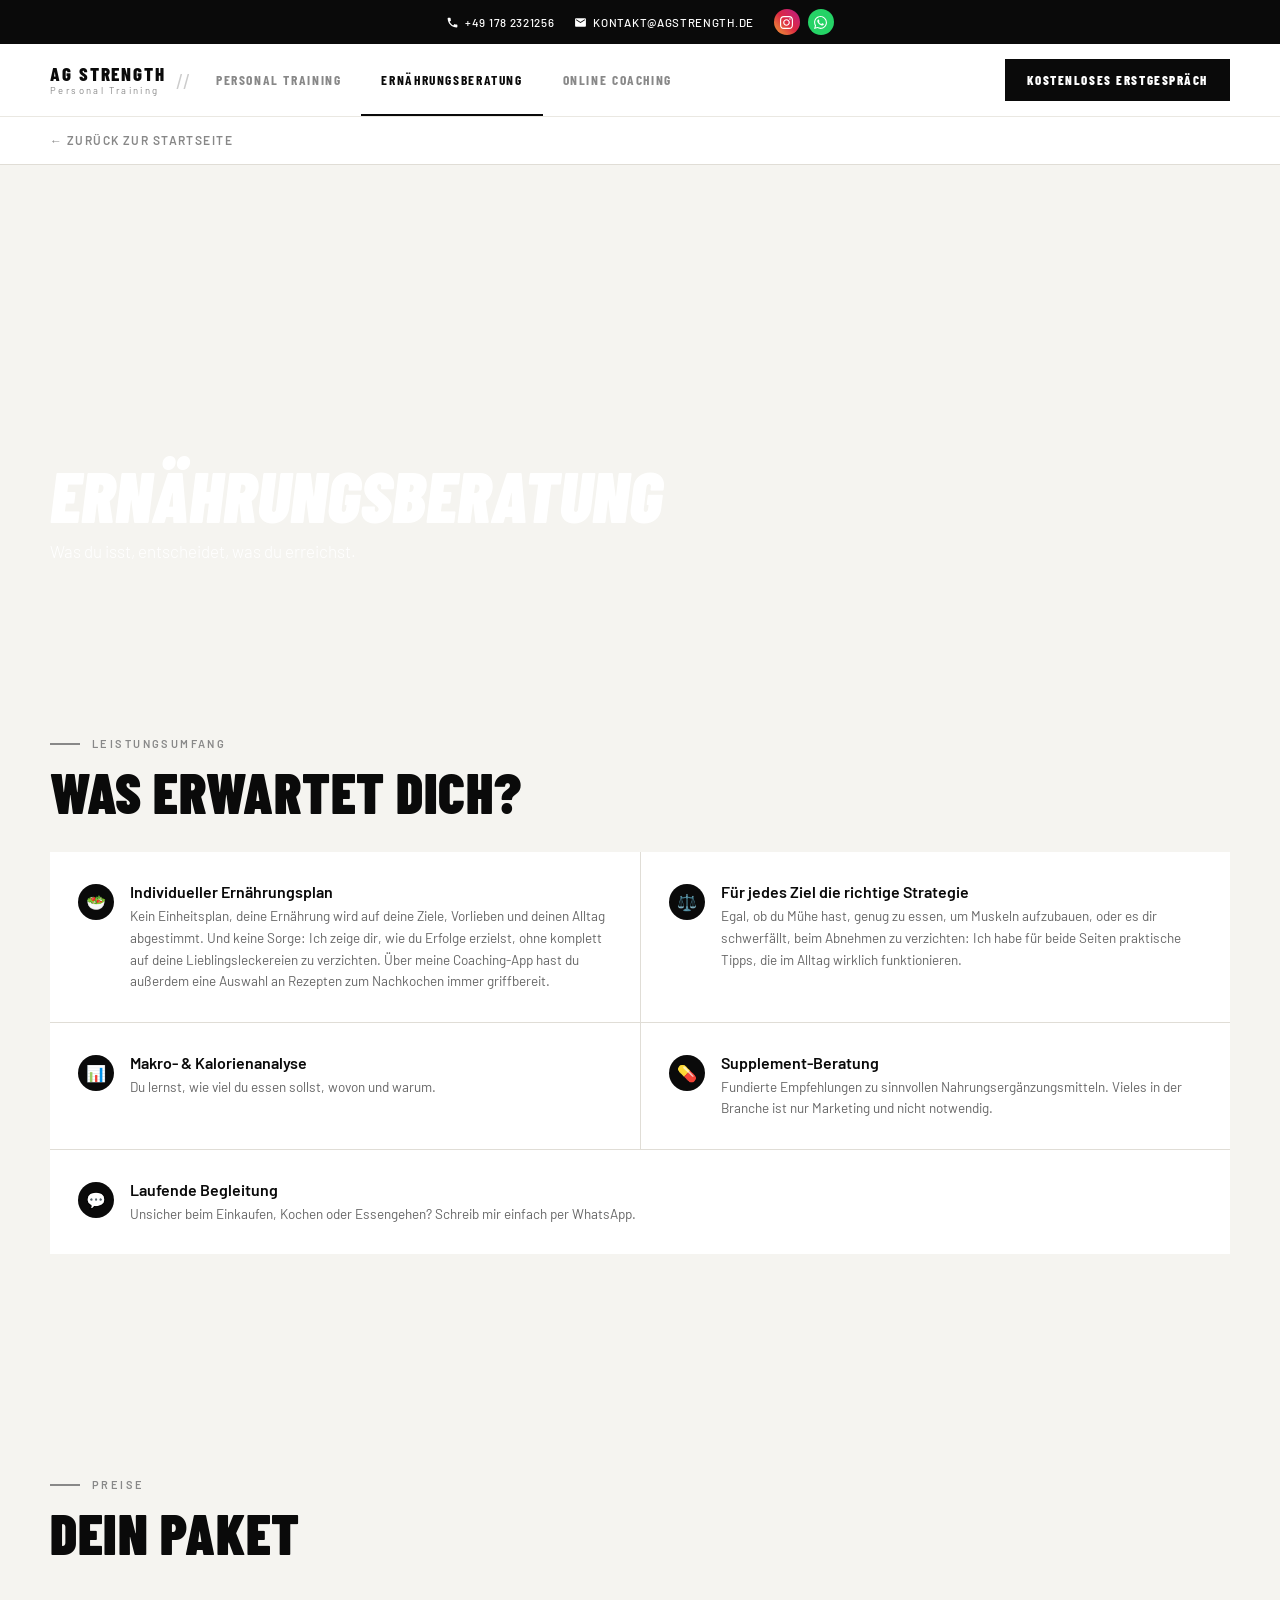
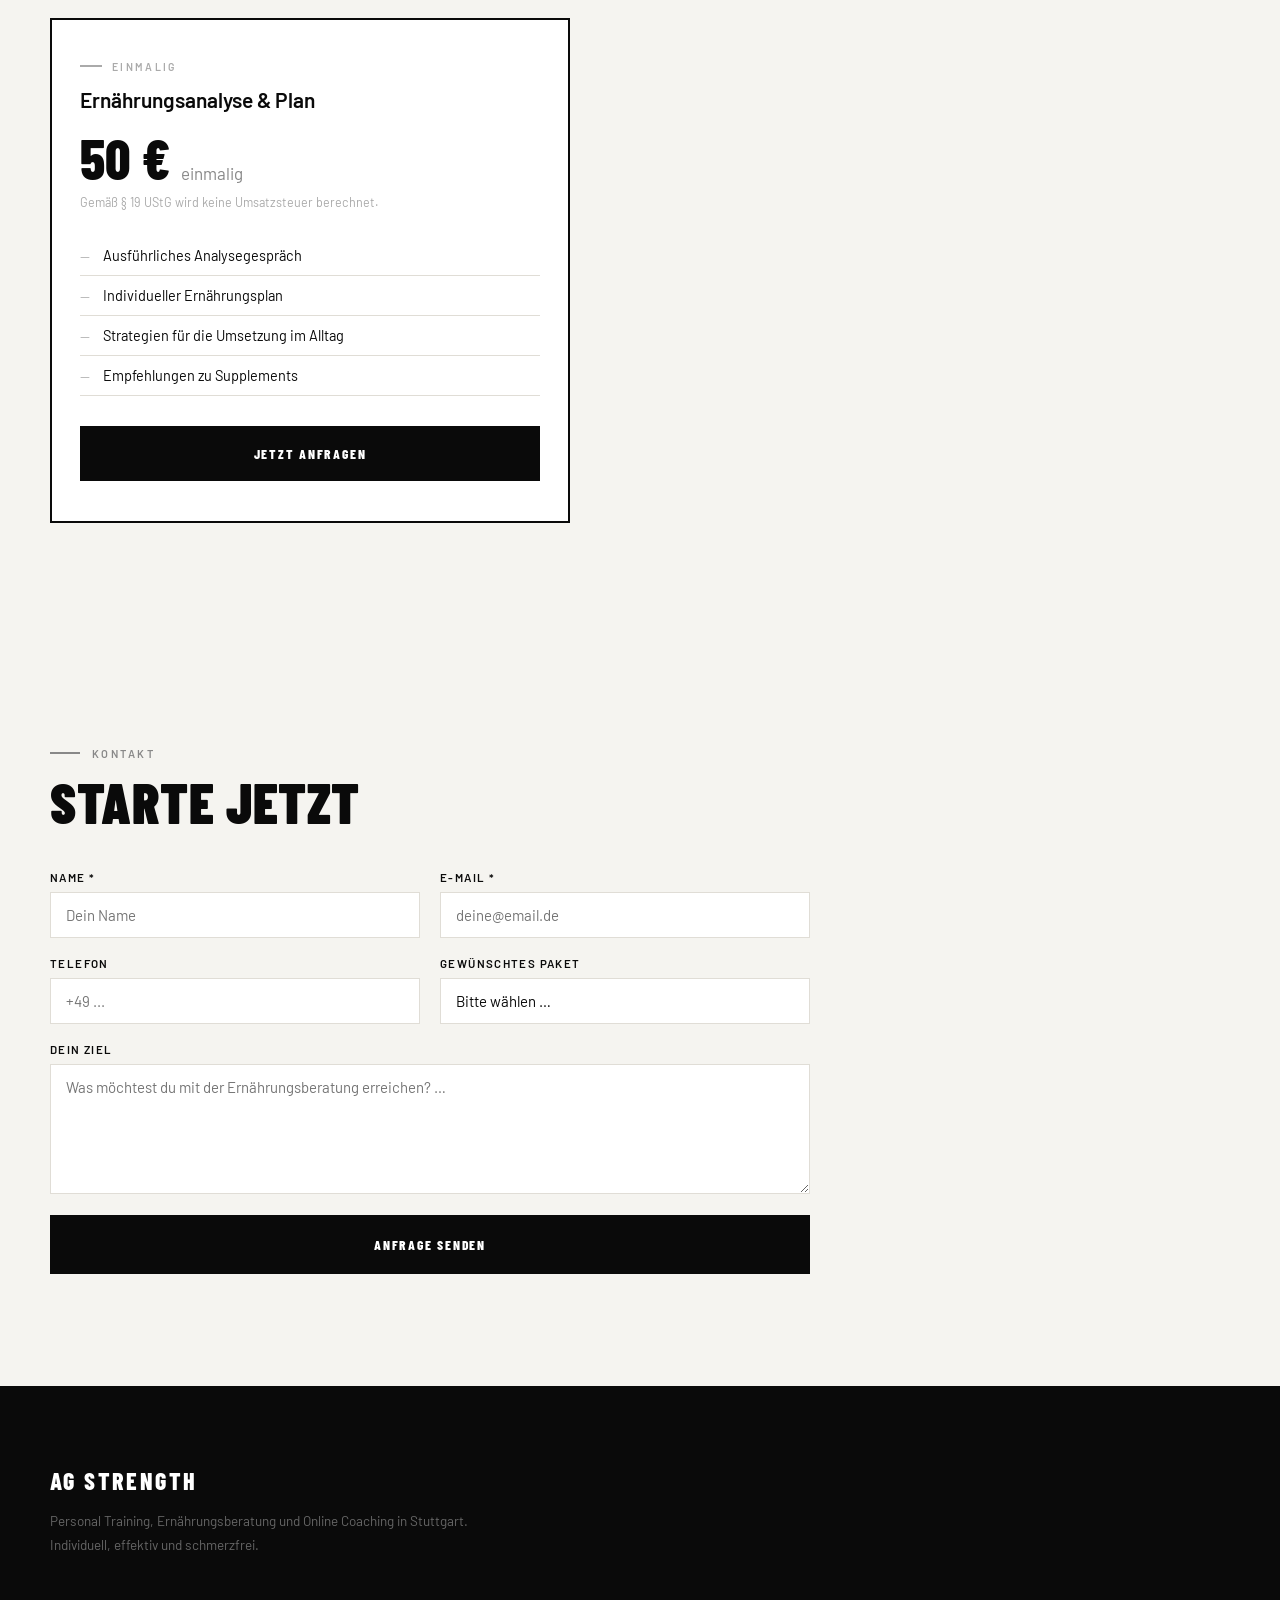
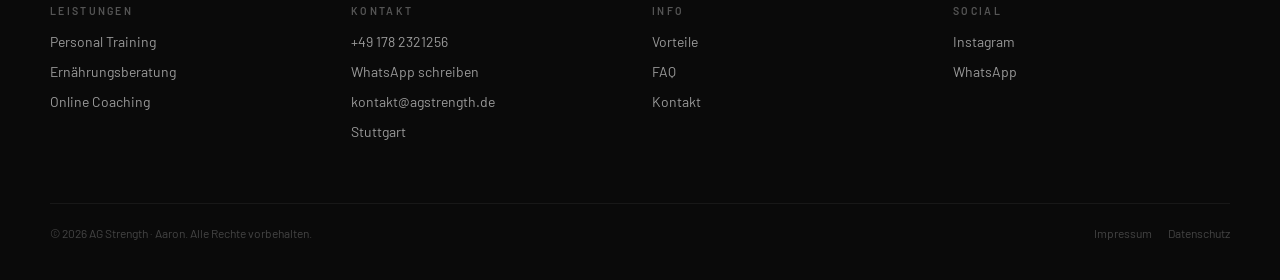
==== ernaehrungsberatung/index.html @ c7164a1b "Eigene Unterseiten, Desktop-Layout, Favicon und Link-Vorschau - Personal Training, Ernährungsberatun" ====
<!DOCTYPE html>
<html lang="de">
<head>
    <meta charset="UTF-8">
    <meta name="viewport" content="width=device-width, initial-scale=1.0">
    <title>Ernährungsberatung Stuttgart | AG Strength</title>
    <meta name="description" content="Individueller Ernährungsplan, Makro- und Kalorienanalyse und Supplement-Beratung, abgestimmt auf dein Training und deinen Alltag. Einmalig 50 €.">
    <link rel="canonical" href="https://agstrength.de/ernaehrungsberatung/">
    <meta name="theme-color" content="#0a0a0a">

    <link rel="icon" href="/favicon.ico" sizes="32x32">
    <link rel="icon" href="/icons/icon-192.png" type="image/png" sizes="192x192">
    <link rel="apple-touch-icon" href="/icons/apple-touch-icon.png">

    <meta property="og:type" content="website">
    <meta property="og:locale" content="de_DE">
    <meta property="og:site_name" content="AG Strength">
    <meta property="og:title" content="Ernährungsberatung – AG Strength">
    <meta property="og:description" content="Individueller Ernährungsplan, Makro- und Kalorienanalyse und Supplement-Beratung, abgestimmt auf dein Training und deinen Alltag. Einmalig 50 €.">
    <meta property="og:url" content="https://agstrength.de/ernaehrungsberatung/">
    <meta property="og:image" content="https://agstrength.de/og-image.png">
    <meta property="og:image:width" content="1200">
    <meta property="og:image:height" content="630">
    <meta name="twitter:card" content="summary_large_image">

    <link rel="preload" href="/fonts/barlow-condensed-latin-900-italic.woff2" as="font" type="font/woff2" crossorigin>
    <link rel="preload" href="/fonts/barlow-latin-300-normal.woff2" as="font" type="font/woff2" crossorigin>
    <link rel="stylesheet" href="/fonts/fonts.css">
    <link rel="stylesheet" href="/css/style.css">
</head>
<body>

<div class="top-bar">
    <a href="tel:+491782321256">
        <svg width="13" height="13" viewBox="0 0 24 24" fill="currentColor"><path d="M6.6 10.8c1.4 2.8 3.8 5.1 6.6 6.6l2.2-2.2c.3-.3.7-.4 1-.2 1.1.4 2.3.6 3.6.6.6 0 1 .4 1 1V20c0 .6-.4 1-1 1-9.4 0-17-7.6-17-17 0-.6.4-1 1-1h3.5c.6 0 1 .4 1 1 0 1.3.2 2.5.6 3.6.1.3 0 .7-.2 1L6.6 10.8z"/></svg>
        +49 178 2321256
    </a>
    <a href="mailto:kontakt@agstrength.de">
        <svg width="13" height="13" viewBox="0 0 24 24" fill="currentColor"><path d="M20 4H4c-1.1 0-2 .9-2 2v12c0 1.1.9 2 2 2h16c1.1 0 2-.9 2-2V6c0-1.1-.9-2-2-2zm0 4l-8 5-8-5V6l8 5 8-5v2z"/></svg>
        KONTAKT@AGSTRENGTH.DE
    </a>
    <div class="top-bar-icons">
        <a href="https://www.instagram.com/agstrength_coaching" target="_blank" rel="noopener" aria-label="Instagram" style="background: linear-gradient(45deg,#f09433,#e6683c,#dc2743,#cc2366,#bc1888);">
            <svg width="13" height="13" viewBox="0 0 24 24" fill="white"><path d="M12 2.163c3.204 0 3.584.012 4.85.07 3.252.148 4.771 1.691 4.919 4.919.058 1.265.069 1.645.069 4.849 0 3.205-.012 3.584-.069 4.849-.149 3.225-1.664 4.771-4.919 4.919-1.266.058-1.644.07-4.85.07-3.204 0-3.584-.012-4.849-.07-3.26-.149-4.771-1.699-4.919-4.92-.058-1.265-.07-1.644-.07-4.849 0-3.204.013-3.583.07-4.849.149-3.227 1.664-4.771 4.919-4.919 1.266-.057 1.645-.069 4.849-.069zm0-2.163c-3.259 0-3.667.014-4.947.072-4.358.2-6.78 2.618-6.98 6.98-.059 1.281-.073 1.689-.073 4.948 0 3.259.014 3.668.072 4.948.2 4.358 2.618 6.78 6.98 6.98 1.281.058 1.689.072 4.948.072 3.259 0 3.668-.014 4.948-.072 4.354-.2 6.782-2.618 6.979-6.98.059-1.28.073-1.689.073-4.948 0-3.259-.014-3.667-.072-4.947-.196-4.354-2.617-6.78-6.979-6.98-1.281-.059-1.69-.073-4.949-.073zm0 5.838c-3.403 0-6.162 2.759-6.162 6.162s2.759 6.163 6.162 6.163 6.162-2.759 6.162-6.163c0-3.403-2.759-6.162-6.162-6.162zm0 10.162c-2.209 0-4-1.79-4-4 0-2.209 1.791-4 4-4s4 1.791 4 4c0 2.21-1.791 4-4 4zm6.406-11.845c-.796 0-1.441.645-1.441 1.44s.645 1.44 1.441 1.44c.795 0 1.439-.645 1.439-1.44s-.644-1.44-1.439-1.44z"/></svg>
        </a>
        <a href="https://wa.me/491782321256" target="_blank" rel="noopener" aria-label="WhatsApp" style="background:#25D366;">
            <svg width="13" height="13" viewBox="0 0 24 24" fill="white"><path d="M17.472 14.382c-.297-.149-1.758-.867-2.03-.967-.273-.099-.471-.148-.67.15-.197.297-.767.966-.94 1.164-.173.199-.347.223-.644.075-.297-.15-1.255-.463-2.39-1.475-.883-.788-1.48-1.761-1.653-2.059-.173-.297-.018-.458.13-.606.134-.133.298-.347.446-.52.149-.174.198-.298.298-.497.099-.198.05-.371-.025-.52-.075-.149-.669-1.612-.916-2.207-.242-.579-.487-.5-.669-.51-.173-.008-.371-.01-.57-.01-.198 0-.52.074-.792.372-.272.297-1.04 1.016-1.04 2.479 0 1.462 1.065 2.875 1.213 3.074.149.198 2.096 3.2 5.077 4.487.709.306 1.262.489 1.694.625.712.227 1.36.195 1.871.118.571-.085 1.758-.719 2.006-1.413.248-.694.248-1.289.173-1.413-.074-.124-.272-.198-.57-.347m-5.421 7.403h-.004a9.87 9.87 0 01-5.031-1.378l-.361-.214-3.741.982.998-3.648-.235-.374a9.86 9.86 0 01-1.51-5.26c.001-5.45 4.436-9.884 9.888-9.884 2.64 0 5.122 1.03 6.988 2.898a9.825 9.825 0 012.893 6.994c-.003 5.45-4.437 9.884-9.885 9.884m8.413-18.297A11.815 11.815 0 0012.05 0C5.495 0 .16 5.335.157 11.892c0 2.096.547 4.142 1.588 5.945L.057 24l6.305-1.654a11.882 11.882 0 005.683 1.448h.005c6.554 0 11.89-5.335 11.893-11.893a11.821 11.821 0 00-3.48-8.413z"/></svg>
        </a>
    </div>
</div>

<!-- NAVIGATION -->
<nav id="mainNav">
    <div class="nav-top">
        <a class="logo-wrap" href="/">
            <div>
                <span class="logo-name">AG Strength</span>
                <span class="logo-sub">Personal Training</span>
            </div>
        </a>
        <span class="logo-slash">//</span>
        <div class="nav-tabs">
            <a class="nav-tab" href="/personal-training/">Personal Training</a>
            <a class="nav-tab active" href="/ernaehrungsberatung/" aria-current="page">Ernährungsberatung</a>
            <a class="nav-tab" href="/online-coaching/">Online Coaching</a>
        </div>
        <a href="#kontakt" class="nav-cta">Kostenloses Erstgespräch</a>
        <button class="hamburger" onclick="document.getElementById('mobileMenu').classList.add('open')" aria-label="Menü öffnen">
            <span></span><span></span><span></span>
        </button>
    </div>
</nav>

<!-- MOBILE MENU -->
<div class="mobile-menu" id="mobileMenu">
    <button class="menu-close" onclick="closeMenu()" aria-label="Schließen">✕</button>
    <a href="/">Start</a>
    <a href="/personal-training/">Personal Training</a>
    <a href="/ernaehrungsberatung/">Ernährungsberatung</a>
    <a href="/online-coaching/">Online Coaching</a>
    <a href="/#faq" onclick="closeMenu()">FAQ</a>
    <a href="#kontakt" onclick="closeMenu()" class="menu-cta">Erstgespräch vereinbaren</a>
</div>

<main>
<a class="back-link" href="/">← Zurück zur Startseite</a>

<div class="sub-hero">
    <div class="sub-hero-bg" style="background-image: url('https://images.unsplash.com/photo-1490645935967-10de6ba17061?w=1200&q=80');"></div>
    <div class="sub-hero-content">
        <h1>Ernährungs&shy;beratung</h1>
        <p>Was du isst, entscheidet, was du erreichst.</p>
    </div>
</div>

<div class="includes-section">
    <div class="section-lbl">Leistungsumfang</div>
    <div class="section-title">Was erwartet dich?</div>
    <div class="includes-grid">
        <div class="include-item">
            <div class="include-icon">🥗</div>
            <div><div class="include-title">Individueller Ernährungsplan</div><div class="include-text">Kein Einheitsplan, deine Ernährung wird auf deine Ziele, Vorlieben und deinen Alltag abgestimmt. Und keine Sorge: Ich zeige dir, wie du Erfolge erzielst, ohne komplett auf deine Lieblingsleckereien zu verzichten. Über meine Coaching-App hast du außerdem eine Auswahl an Rezepten zum Nachkochen immer griffbereit.</div></div>
        </div>
        <div class="include-item">
            <div class="include-icon">⚖️</div>
            <div><div class="include-title">Für jedes Ziel die richtige Strategie</div><div class="include-text">Egal, ob du Mühe hast, genug zu essen, um Muskeln aufzubauen, oder es dir schwerfällt, beim Abnehmen zu verzichten: Ich habe für beide Seiten praktische Tipps, die im Alltag wirklich funktionieren.</div></div>
        </div>
        <div class="include-item">
            <div class="include-icon">📊</div>
            <div><div class="include-title">Makro- &amp; Kalorienanalyse</div><div class="include-text">Du lernst, wie viel du essen sollst, wovon und warum.</div></div>
        </div>
        <div class="include-item">
            <div class="include-icon">💊</div>
            <div><div class="include-title">Supplement-Beratung</div><div class="include-text">Fundierte Empfehlungen zu sinnvollen Nahrungsergänzungsmitteln. Vieles in der Branche ist nur Marketing und nicht notwendig.</div></div>
        </div>
        <div class="include-item">
            <div class="include-icon">💬</div>
            <div><div class="include-title">Laufende Begleitung</div><div class="include-text">Unsicher beim Einkaufen, Kochen oder Essengehen? Schreib mir einfach per WhatsApp.</div></div>
        </div>
    </div>
</div>

<section class="section pricing">
    <div class="section-lbl">Preise</div>
    <div class="section-title">Dein Paket</div>
    <div class="pricing-cards">
        <div class="pricing-card featured">
            <div class="p-badge">Einmalig</div>
            <div class="p-name">Ernährungsanalyse &amp; Plan</div>
            <div class="p-price">50 € <span>einmalig</span></div>
            <div class="p-vat">Gemäß § 19 UStG wird keine Umsatzsteuer berechnet.</div>
            <ul class="p-features">
                <li>Ausführliches Analysegespräch</li>
                <li>Individueller Ernährungsplan</li>
                <li>Strategien für die Umsetzung im Alltag</li>
                <li>Empfehlungen zu Supplements</li>
            </ul>
            <a href="#kontakt" class="btn btn-black" style="display:block;">Jetzt anfragen</a>
        </div>
    </div>
</section>

<section class="contact-sec section" id="kontakt">
    <div class="section-lbl">Kontakt</div>
    <div class="section-title">Starte jetzt</div>
    <form class="contact-form" onsubmit="handleSubmit(event)" novalidate>
        <div class="form-success">Vielen Dank! Ich melde mich so schnell wie möglich bei dir. 💪</div>
        <div class="form-group"><label>Name *</label><input type="text" placeholder="Dein Name" required></div>
        <div class="form-group"><label>E-Mail *</label><input type="email" placeholder="deine@email.de" required></div>
        <div class="form-group"><label>Telefon</label><input type="tel" placeholder="+49 ..."></div>
        <div class="form-group">
            <label>Gewünschtes Paket</label>
            <select>
                <option value="">Bitte wählen …</option>
                <option>Ernährungsanalyse &amp; Plan (50 €)</option>
                <option>Ich bin noch unsicher, bitte beraten</option>
            </select>
        </div>
        <div class="form-group"><label>Dein Ziel</label><textarea placeholder="Was möchtest du mit der Ernährungsberatung erreichen? …"></textarea></div>
        <button type="submit" class="form-submit">Anfrage senden</button>
    </form>
</section>
</main>

<footer>
    <div class="footer-logo">AG Strength</div>
    <p class="footer-desc">Personal Training, Ernährungsberatung und Online Coaching in Stuttgart.<br>Individuell, effektiv und schmerzfrei.</p>
    <div class="footer-grid">
        <div class="footer-col">
            <div class="footer-col-title">Leistungen</div>
            <a href="/personal-training/">Personal Training</a>
            <a href="/ernaehrungsberatung/">Ernährungsberatung</a>
            <a href="/online-coaching/">Online Coaching</a>
        </div>
        <div class="footer-col">
            <div class="footer-col-title">Kontakt</div>
            <a href="tel:+491782321256">+49 178 2321256</a>
            <a href="https://wa.me/491782321256" target="_blank" rel="noopener">WhatsApp schreiben</a>
            <a href="mailto:kontakt@agstrength.de">kontakt@agstrength.de</a>
            <p>Stuttgart</p>
        </div>
        <div class="footer-col">
            <div class="footer-col-title">Info</div>
            <a href="/#vorteile">Vorteile</a>
            <a href="/#faq">FAQ</a>
            <a href="/#kontakt">Kontakt</a>
        </div>
        <div class="footer-col">
            <div class="footer-col-title">Social</div>
            <a href="https://www.instagram.com/agstrength_coaching" target="_blank" rel="noopener">Instagram</a>
            <a href="https://wa.me/491782321256" target="_blank" rel="noopener">WhatsApp</a>
        </div>
    </div>
    <div class="footer-bottom">
        <p>© 2026 AG Strength · Aaron. Alle Rechte vorbehalten.</p>
        <div class="footer-bottom-links"><a href="/impressum.html">Impressum</a><a href="#">Datenschutz</a></div>
    </div>
</footer>

<!-- STICKY BOTTOM BAR -->
<div class="sticky-bar">
    <a href="tel:+491782321256" class="sticky-call">
        <svg width="15" height="15" viewBox="0 0 24 24" fill="currentColor"><path d="M6.6 10.8c1.4 2.8 3.8 5.1 6.6 6.6l2.2-2.2c.3-.3.7-.4 1-.2 1.1.4 2.3.6 3.6.6.6 0 1 .4 1 1V20c0 .6-.4 1-1 1-9.4 0-17-7.6-17-17 0-.6.4-1 1-1h3.5c.6 0 1 .4 1 1 0 1.3.2 2.5.6 3.6.1.3 0 .7-.2 1L6.6 10.8z"/></svg>
        Anrufen
    </a>
    <a href="#kontakt" class="sticky-contact">Erstgespräch</a>
</div>

<script src="/js/main.js"></script>
</body>
</html>
---- fonts/fonts.css ----
@font-face {
    font-family: 'Barlow Condensed';
    font-style: normal;
    font-weight: 400;
    font-display: swap;
    src: url('barlow-condensed-latin-400-normal.woff2') format('woff2');
}
@font-face {
    font-family: 'Barlow Condensed';
    font-style: normal;
    font-weight: 600;
    font-display: swap;
    src: url('barlow-condensed-latin-600-normal.woff2') format('woff2');
}
@font-face {
    font-family: 'Barlow Condensed';
    font-style: normal;
    font-weight: 700;
    font-display: swap;
    src: url('barlow-condensed-latin-700-normal.woff2') format('woff2');
}
@font-face {
    font-family: 'Barlow Condensed';
    font-style: normal;
    font-weight: 800;
    font-display: swap;
    src: url('barlow-condensed-latin-800-normal.woff2') format('woff2');
}
@font-face {
    font-family: 'Barlow Condensed';
    font-style: normal;
    font-weight: 900;
    font-display: swap;
    src: url('barlow-condensed-latin-900-normal.woff2') format('woff2');
}
@font-face {
    font-family: 'Barlow Condensed';
    font-style: italic;
    font-weight: 700;
    font-display: swap;
    src: url('barlow-condensed-latin-700-italic.woff2') format('woff2');
}
@font-face {
    font-family: 'Barlow Condensed';
    font-style: italic;
    font-weight: 800;
    font-display: swap;
    src: url('barlow-condensed-latin-800-italic.woff2') format('woff2');
}
@font-face {
    font-family: 'Barlow Condensed';
    font-style: italic;
    font-weight: 900;
    font-display: swap;
    src: url('barlow-condensed-latin-900-italic.woff2') format('woff2');
}
@font-face {
    font-family: 'Barlow';
    font-style: normal;
    font-weight: 300;
    font-display: swap;
    src: url('barlow-latin-300-normal.woff2') format('woff2');
}
@font-face {
    font-family: 'Barlow';
    font-style: normal;
    font-weight: 400;
    font-display: swap;
    src: url('barlow-latin-400-normal.woff2') format('woff2');
}
@font-face {
    font-family: 'Barlow';
    font-style: normal;
    font-weight: 500;
    font-display: swap;
    src: url('barlow-latin-500-normal.woff2') format('woff2');
}
@font-face {
    font-family: 'Barlow';
    font-style: normal;
    font-weight: 600;
    font-display: swap;
    src: url('barlow-latin-600-normal.woff2') format('woff2');
}
---- css/style.css ----
*, *::before, *::after { margin: 0; padding: 0; box-sizing: border-box; }
:root {
    --black: #0a0a0a;
    --white: #ffffff;
    --off-white: #f5f4f0;
    --gray: #888;
    --light-gray: #e0ddd6;
}
html { scroll-behavior: smooth; }
body {
    font-family: 'Barlow', sans-serif;
    background: var(--off-white);
    color: var(--black);
    font-size: 16px;
    padding-bottom: 60px;
}
a { text-decoration: none; }
img { max-width: 100%; display: block; }

/* ── TOP BAR ── */
.top-bar {
    background: var(--black); color: var(--white);
    padding: 9px 20px;
    display: flex; justify-content: center; align-items: center;
    gap: 20px; font-size: 11.5px; letter-spacing: 0.06em; font-weight: 500;
    flex-wrap: wrap;
}
.top-bar a { color: var(--white); display: flex; align-items: center; gap: 6px; }
.top-bar-icons { display: flex; gap: 8px; }
.top-bar-icons a {
    width: 26px; height: 26px; border-radius: 50%;
    display: flex; align-items: center; justify-content: center;
}

/* ── NAVIGATION ── */
nav {
    background: var(--white);
    position: sticky; top: 0; z-index: 900;
    border-bottom: 1px solid #eae8e2;
}
.nav-top {
    padding: 0 24px;
    display: flex; align-items: stretch;
    height: 62px;
}
.logo-wrap {
    display: flex; align-items: center; gap: 10px;
    cursor: pointer; flex-shrink: 0; padding-right: 4px;
    user-select: none;
}
.logo-wrap:hover .logo-name { opacity: 0.7; transition: opacity .15s; }
.logo-name {
    font-family: 'Barlow Condensed', sans-serif;
    font-size: 19px; font-weight: 800; letter-spacing: 0.1em;
    text-transform: uppercase; color: var(--black); line-height: 1.1;
}
.logo-sub {
    font-size: 9.5px; letter-spacing: 0.25em;
    font-weight: 400; display: block; color: #888;
}
.logo-slash {
    font-family: 'Barlow Condensed', sans-serif;
    font-size: 22px; font-weight: 300; color: #ccc;
    margin: 0 6px; display: flex; align-items: center;
}

.nav-tabs {
    display: flex; flex: 1;
    overflow-x: auto; -webkit-overflow-scrolling: touch;
    scrollbar-width: none; align-items: stretch;
}
.nav-tabs::-webkit-scrollbar { display: none; }
.nav-tab {
    padding: 0 18px;
    font-family: 'Barlow Condensed', sans-serif;
    font-size: 13px; font-weight: 700;
    letter-spacing: 0.12em; text-transform: uppercase;
    color: #888; background: none; border: none; cursor: pointer;
    border-bottom: 2px solid transparent;
    transition: color .15s, border-color .15s;
    white-space: nowrap; display: flex; align-items: center;
}
.nav-tab:hover { color: var(--black); }
.nav-tab.active { color: var(--black); border-bottom: 2px solid var(--black); }

.hamburger {
    background: none; border: none; cursor: pointer;
    display: none; flex-direction: column; gap: 5px; padding: 4px;
    align-items: center; justify-content: center;
    margin-left: auto; flex-shrink: 0;
}
.hamburger span { display: block; width: 26px; height: 2px; background: var(--black); }

@media (max-width: 700px) {
    .nav-tabs { display: none; }
    .hamburger { display: flex; }
    .logo-slash { display: none; }
}

/* ── MOBILE MENU ── */
.mobile-menu {
    display: none; position: fixed; inset: 0;
    background: var(--black); color: var(--white);
    z-index: 1000; padding: 72px 40px 40px;
    flex-direction: column; gap: 0;
}
.mobile-menu.open { display: flex; }
.mobile-menu a, .mobile-menu button.menu-nav-btn {
    color: var(--white);
    font-family: 'Barlow Condensed', sans-serif;
    font-size: clamp(26px, 8.4vw, 38px); font-weight: 800; text-transform: uppercase;
    letter-spacing: 0.03em;
    padding: 14px 0; border-bottom: 1px solid #1f1f1f;
    display: block; width: 100%; text-align: left;
    background: none; border-left: none; border-right: none; border-top: none;
    cursor: pointer;
}
.mobile-menu a:last-child, .mobile-menu button.menu-nav-btn:last-of-type { border-bottom: none; }
.menu-close {
    position: absolute; top: 18px; right: 24px;
    background: none; border: none;
    color: var(--white); font-size: 30px; cursor: pointer; line-height: 1;
}
.menu-cta {
    margin-top: 28px !important;
    background: var(--white) !important; color: var(--black) !important;
    text-align: center !important; padding: 18px !important;
    font-size: 14px !important; letter-spacing: 0.12em;
    border: none !important;
}


/* ── HERO ── */
.hero {
    position: relative; min-height: calc(100vh - 120px);
    display: flex; align-items: flex-end;
    padding: 56px 24px; overflow: hidden;
}
.hero-bg {
    position: absolute; inset: 0;
    background-size: cover; background-position: center;
    filter: brightness(1);
}
.hero-overlay {
    position: absolute; inset: 0;
    background: linear-gradient(to right, rgba(0,0,0,.74) 55%, rgba(0,0,0,.18) 100%),
                linear-gradient(to top, rgba(0,0,0,.5) 0%, rgba(0,0,0,0) 50%);
}
.hero-content {
    position: relative; z-index: 2;
    color: var(--white); max-width: 560px;
}
.hero h1 {
    font-family: 'Barlow Condensed', sans-serif;
    font-size: clamp(36px, 9vw, 54px);
    font-weight: 900; font-style: italic; text-transform: uppercase;
    line-height: 1.0; margin-bottom: 22px; letter-spacing: 0.01em;
}
.hero p { font-size: 16px; line-height: 1.65; margin-bottom: 36px; font-weight: 300; }
.hero-btns { display: flex; flex-direction: column; gap: 12px; }

/* ── BUTTONS ── */
.btn {
    display: inline-block; text-align: center;
    font-family: 'Barlow Condensed', sans-serif;
    font-size: 13.5px; font-weight: 800; letter-spacing: 0.13em; text-transform: uppercase;
    padding: 17px 30px; transition: .2s; cursor: pointer; border: 2px solid;
}
.btn-white { background: var(--white); color: var(--black); border-color: var(--white); }
.btn-white:hover { background: transparent; color: var(--white); }
.btn-outline-white { background: transparent; color: var(--white); border-color: var(--white); }
.btn-outline-white:hover { background: var(--white); color: var(--black); }
.btn-black { background: var(--black); color: var(--white); border-color: var(--black); }
.btn-black:hover { background: transparent; color: var(--black); }
.btn-outline-white-lg {
    display: inline-block; text-align: center;
    font-family: 'Barlow Condensed', sans-serif;
    font-size: 13.5px; font-weight: 800; letter-spacing: 0.13em; text-transform: uppercase;
    padding: 20px 52px; background: transparent; color: var(--white);
    border: 2px solid var(--white); transition: .2s;
}
.btn-outline-white-lg:hover { background: var(--white); color: var(--black); }

/* ── STATS ── */
.stats { background: var(--black); color: var(--white); padding: 60px 24px 0; }
.stats-grid {
    display: grid; grid-template-columns: 1fr 1fr;
    gap: 36px 20px; max-width: 640px; margin: 0 auto;
}
.stat-item { text-align: center; }
.stat-num { font-family: 'Barlow Condensed', sans-serif; font-size: 62px; font-weight: 800; line-height: 1; }
.stat-lbl { font-size: 10.5px; letter-spacing: 0.22em; text-transform: uppercase; color: #777; font-weight: 500; margin-top: 6px; line-height: 1.5; }
.location-strip {
    margin-top: 52px; border-top: 1px solid #1e1e1e; padding: 20px 0;
    text-align: center; font-size: 10.5px; letter-spacing: 0.22em;
    text-transform: uppercase; color: #555;
}

/* ── SECTION SHARED ── */
.section { padding: 80px 24px; }
.section-lbl {
    display: flex; align-items: center; gap: 12px;
    font-size: 11px; letter-spacing: 0.22em; text-transform: uppercase;
    color: var(--gray); margin-bottom: 14px; font-weight: 600;
}
.section-lbl::before { content: ''; display: block; width: 30px; height: 2px; background: currentColor; }
.section-title {
    font-family: 'Barlow Condensed', sans-serif;
    font-size: clamp(34px, 8vw, 46px);
    font-weight: 900; text-transform: uppercase; line-height: 1.0; letter-spacing: 0.01em;
}

/* ── ADVANTAGES ── */
.advantages { background: var(--off-white); }
.adv-grid { display: grid; grid-template-columns: repeat(2, minmax(0, 1fr)); gap: 1px; background: var(--light-gray); margin-top: 40px; }
.adv-card { background: var(--white); padding: 28px 22px; }
.adv-num { font-size: 12px; color: #aaa; margin-bottom: 10px; font-weight: 500; }
.adv-title { hyphens: auto; overflow-wrap: break-word; font-size: 17px; font-weight: 700; margin-bottom: 8px; line-height: 1.2; }
.adv-text { font-size: 13.5px; color: #666; line-height: 1.6; }

/* ── SERVICE IMAGE CARDS ── */
.services-header { padding: 80px 24px 32px; background: var(--off-white); }
.service-card {
    position: relative; height: 400px;
    display: flex; align-items: flex-end;
    padding: 32px 26px; margin: 0 16px 14px; overflow: hidden;
    cursor: pointer;
}
.service-card-bg {
    position: absolute; inset: 0;
    background-size: cover; background-position: center; filter: brightness(.5);
    transition: filter .35s, transform .35s;
}
.service-card:hover .service-card-bg { filter: brightness(.4); transform: scale(1.04); }
.service-card-content { position: relative; z-index: 2; color: var(--white); }
.service-card-title {
    font-family: 'Barlow Condensed', sans-serif;
    font-size: 28px; font-weight: 900; font-style: italic;
    text-transform: uppercase; margin-bottom: 8px; letter-spacing: .01em;
}
.service-card-text { font-size: 14.5px; font-weight: 300; margin-bottom: 18px; line-height: 1.5; }
.service-link {
    color: var(--white); font-size: 11.5px; font-weight: 700;
    letter-spacing: 0.16em; text-transform: uppercase;
    border-bottom: 2px solid var(--white); padding-bottom: 2px;
}
.services-spacer { height: 40px; background: var(--off-white); }

/* ── ABOUT ── */
.about-image { width: 100%; height: 420px; object-fit: cover; object-position: top; }
.about-content { padding: 52px 24px; background: var(--off-white); }
.about-content p { font-size: 15.5px; line-height: 1.8; color: #555; margin-bottom: 22px; }

/* ── PRICING ── */
.pricing { background: var(--off-white); }
.pricing-cards { display: flex; flex-direction: column; gap: 18px; margin-top: 40px; }
.pricing-card { background: var(--white); border: 1px solid var(--light-gray); padding: 38px 30px; }
.pricing-card.featured { border: 2px solid var(--black); position: relative; }
.featured-tag {
    position: absolute; top: -12px; left: 24px;
    background: var(--black); color: var(--white);
    font-size: 10px; font-weight: 800; letter-spacing: .12em; text-transform: uppercase;
    padding: 4px 12px;
}
.p-badge {
    display: flex; align-items: center; gap: 10px;
    font-size: 10.5px; letter-spacing: 0.22em; text-transform: uppercase;
    color: #aaa; margin-bottom: 14px; font-weight: 600;
}
.p-badge::before { content: ''; display: block; width: 22px; height: 2px; background: #aaa; }
.p-name { font-size: 21px; font-weight: 700; margin-bottom: 18px; }
.p-price { font-family: 'Barlow Condensed', sans-serif; font-size: 66px; font-weight: 800; line-height: 1; }
.p-price span { font-family: 'Barlow', sans-serif; font-size: 17px; font-weight: 400; color: #888; }
.p-price .p-old {
    font-family: 'Barlow Condensed', sans-serif;
    font-size: 30px; font-weight: 600; color: #bbb;
    text-decoration: line-through; margin-right: 8px;
}
.p-save {
    display: inline-block; margin-top: 12px;
    background: var(--black); color: var(--white);
    font-size: 11px; font-weight: 800; letter-spacing: .14em; text-transform: uppercase;
    padding: 6px 12px;
}
.p-vat { font-size: 12.5px; color: #aaa; margin: 8px 0 26px; }
.p-features { list-style: none; margin-bottom: 30px; }
.p-features li {
    padding: 10px 0; border-bottom: 1px solid var(--light-gray);
    font-size: 14.5px; display: flex; align-items: flex-start; gap: 13px;
}
.p-features li::before { content: '—'; color: #bbb; flex-shrink: 0; margin-top: 1px; }
.pricing-note { text-align: center; color: #aaa; margin-top: 24px; font-size: 13px; line-height: 1.6; }

/* ── SUBPAGE HERO ── */
.sub-hero {
    position: relative; height: 320px;
    display: flex; align-items: flex-end; padding: 40px 24px; overflow: hidden;
}
.sub-hero-bg { position: absolute; inset: 0; background-size: cover; background-position: center; filter: brightness(.45); }
.sub-hero-content { position: relative; z-index: 2; color: var(--white); }
.sub-hero h1 {
    font-family: 'Barlow Condensed', sans-serif;
    font-size: clamp(34px, 9vw, 52px);
    font-weight: 900; font-style: italic; text-transform: uppercase;
    line-height: 1.0; margin-bottom: 10px;
}
.sub-hero p { font-size: 15px; font-weight: 300; max-width: 480px; }

/* ── INCLUDES BOX ── */
.includes-section { background: var(--off-white); padding: 60px 24px; }
.includes-grid { display: grid; grid-template-columns: 1fr; gap: 1px; background: var(--light-gray); margin-top: 32px; }
.include-item {
    background: var(--white); padding: 22px 24px;
    display: flex; align-items: flex-start; gap: 16px;
}
.include-icon {
    width: 36px; height: 36px; background: var(--black); border-radius: 50%;
    display: flex; align-items: center; justify-content: center;
    color: var(--white); font-size: 16px; flex-shrink: 0; margin-top: 2px;
}
.include-title { font-size: 16px; font-weight: 700; margin-bottom: 4px; }
.include-text { font-size: 13.5px; color: #666; line-height: 1.6; }

/* ── FAQ ── */
.faq { background: var(--off-white); }
.faq-list { margin-top: 36px; }
.faq-item { border-bottom: 1px solid var(--light-gray); }
.faq-q {
    width: 100%; background: none; border: none;
    padding: 20px 0; display: flex; justify-content: space-between; align-items: center;
    cursor: pointer; text-align: left;
    font-family: 'Barlow', sans-serif; font-size: 16px; font-weight: 600; color: var(--black);
}
.faq-icon { font-size: 22px; font-weight: 300; color: #aaa; margin-left: 16px; flex-shrink: 0; }
.faq-a { display: none; padding: 0 0 20px; font-size: 14.5px; color: #666; line-height: 1.75; }
.faq-a.open { display: block; }

/* ── CTA SECTION ── */
.cta-sec { background: var(--black); color: var(--white); padding: 96px 24px; text-align: center; }
.cta-sec .section-lbl { justify-content: center; color: #444; }
.cta-sec .section-lbl::before { background: #444; }
.cta-sec .section-title { color: var(--white); margin: 0 auto 14px; max-width: 500px; }
.cta-sec p { color: #777; margin-bottom: 40px; font-size: 16px; }

/* ── CONTACT ── */
.contact-sec { background: var(--off-white); padding: 80px 24px; }
.contact-form { margin-top: 40px; }
.form-group { margin-bottom: 18px; }
.form-group label { display: block; font-size: 11.5px; font-weight: 700; letter-spacing: 0.12em; text-transform: uppercase; margin-bottom: 8px; color: var(--black); }
.form-group input, .form-group textarea, .form-group select {
    width: 100%; padding: 13px 15px; border: 1px solid var(--light-gray);
    background: var(--white); font-family: 'Barlow', sans-serif; font-size: 15px; color: var(--black);
    outline: none; appearance: none;
}
.form-group input:focus, .form-group textarea:focus, .form-group select:focus { border-color: var(--black); }
.form-group textarea { height: 130px; resize: vertical; }
.form-submit {
    width: 100%; padding: 19px; background: var(--black); color: var(--white);
    border: 2px solid var(--black); cursor: pointer;
    font-family: 'Barlow Condensed', sans-serif; font-size: 13.5px; font-weight: 800;
    letter-spacing: 0.13em; text-transform: uppercase; transition: .2s;
}
.form-submit:hover { background: transparent; color: var(--black); }
.form-success { display: none; background: #eaffea; border: 1px solid #a3e6a3; padding: 16px 20px; margin-bottom: 20px; font-size: 14.5px; color: #2a6e2a; }

/* ── FOOTER ── */
footer { background: var(--black); color: var(--white); padding: 64px 24px 36px; }
.footer-logo { font-family: 'Barlow Condensed', sans-serif; font-size: 24px; font-weight: 800; text-transform: uppercase; letter-spacing: 0.1em; margin-bottom: 14px; }
.footer-desc { font-size: 13.5px; color: #666; line-height: 1.75; margin-bottom: 48px; }
.footer-grid { display: grid; grid-template-columns: 1fr 1fr; gap: 36px 24px; margin-bottom: 52px; }
.footer-col-title { font-size: 10.5px; letter-spacing: 0.22em; text-transform: uppercase; color: #555; font-weight: 600; margin-bottom: 14px; }
.footer-col a, .footer-col p { display: block; color: #999; font-size: 14px; margin-bottom: 9px; line-height: 1.5; cursor: pointer; }
.footer-col a:hover { color: var(--white); }
.footer-bottom { border-top: 1px solid #181818; padding-top: 22px; display: flex; justify-content: space-between; align-items: center; flex-wrap: wrap; gap: 12px; }
.footer-bottom p, .footer-bottom a { font-size: 12px; color: #444; }
.footer-bottom a:hover { color: #777; }
.footer-bottom-links { display: flex; gap: 16px; }

/* ── STICKY BAR ── */
.sticky-bar {
    position: fixed; bottom: 0; left: 0; right: 0;
    display: grid; grid-template-columns: 1fr 1fr; z-index: 800;
    box-shadow: 0 -2px 12px rgba(0,0,0,.15);
}
.sticky-bar a {
    display: flex; align-items: center; justify-content: center; gap: 8px; padding: 17px;
    font-family: 'Barlow Condensed', sans-serif; font-size: 13.5px; font-weight: 800;
    letter-spacing: 0.12em; text-transform: uppercase;
}
.sticky-call { background: var(--black); color: var(--white); }
.sticky-contact { background: var(--white); color: var(--black); border-left: 2px solid #ddd; }

/* ── BACK LINK ── */
.back-link {
    display: inline-flex; align-items: center; gap: 8px;
    font-size: 12px; font-weight: 700; letter-spacing: 0.12em;
    text-transform: uppercase; color: #888; cursor: pointer;
    padding: 16px 24px; border-bottom: 1px solid var(--light-gray);
    background: var(--white); width: 100%;
}
.back-link:hover { color: var(--black); }

/* ── LINKS & NAV (multi-page) ── */
[id] { scroll-margin-top: 76px; }
.logo-wrap { color: inherit; }
.nav-tab { text-decoration: none; }
a.service-card { display: flex; color: inherit; }
a.back-link { color: #888; }
.nav-cta {
    display: none; align-self: center; margin-left: auto; flex-shrink: 0;
    font-family: 'Barlow Condensed', sans-serif; font-size: 13px; font-weight: 800;
    letter-spacing: 0.12em; text-transform: uppercase;
    background: var(--black); color: var(--white); border: 2px solid var(--black);
    padding: 11px 20px; transition: .2s;
}
.nav-cta:hover { background: transparent; color: var(--black); }

/* ══════════════════════════════════════════════
   DESKTOP
══════════════════════════════════════════════ */
@media (min-width: 900px) {
    :root { --gutter: max(40px, calc((100vw - 1180px) / 2)); }
    body { padding-bottom: 0; }
    .sticky-bar { display: none; }

    /* Nav */
    .nav-top { padding: 0 var(--gutter); height: 72px; }
    .nav-tabs { flex: 0 1 auto; }
    .nav-tab { padding: 0 20px; font-size: 13.5px; }
    .nav-cta { display: inline-block; }

    /* Hero */
    .hero { min-height: calc(100vh - 108px); max-height: 900px; align-items: center; padding: 96px var(--gutter); }
    .hero-content { max-width: 700px; }
    .hero h1 { font-size: clamp(58px, 5.6vw, 80px); margin-bottom: 28px; }
    .hero p { font-size: 18px; max-width: 560px; margin-bottom: 40px; }
    .hero-btns { flex-direction: row; }
    .hero-btns .btn { padding: 18px 34px; }

    /* Stats */
    .stats { padding: 72px var(--gutter) 0; }
    .stats-grid { grid-template-columns: repeat(4, 1fr); max-width: none; gap: 20px; }
    .stat-num { font-size: 72px; }
    .location-strip { margin-top: 64px; }

    /* Sections */
    .section { padding: 112px var(--gutter); }
    .section-title { font-size: clamp(46px, 4.4vw, 60px); }

    /* Advantages */
    .adv-grid { grid-template-columns: repeat(4, 1fr); margin-top: 52px; }
    .adv-card { padding: 34px 28px; }

    /* Services */
    .services-header { padding: 112px var(--gutter) 44px; }
    .service-grid { display: grid; grid-template-columns: repeat(3, 1fr); gap: 16px; padding: 0 var(--gutter); background: var(--off-white); }
    .service-grid .service-card { margin: 0; height: 520px; padding: 36px 30px; }
    .services-spacer { height: 112px; }

    /* About */
    #ueber-mich { display: grid; grid-template-columns: 1fr 1fr; background: var(--off-white); }
    .about-image { height: 100%; min-height: 620px; }
    .about-content { padding: 96px var(--gutter) 96px 72px; align-self: center; }
    .about-content p { font-size: 16.5px; }

    /* FAQ */
    .faq-list { max-width: 860px; margin-top: 44px; }
    .faq-q { font-size: 17px; padding: 24px 0; }

    /* CTA */
    .cta-sec { padding: 128px var(--gutter); }

    /* Contact */
    .contact-sec { padding: 112px var(--gutter); }
    .contact-form { max-width: 760px; display: grid; grid-template-columns: 1fr 1fr; column-gap: 20px; }
    .contact-form .form-success,
    .contact-form .form-group:last-of-type,
    .contact-form .form-submit { grid-column: 1 / -1; }

    /* Subpages */
    a.back-link { padding: 16px var(--gutter); }
    .sub-hero { height: 460px; padding: 64px var(--gutter); }
    .sub-hero h1 { font-size: clamp(58px, 5.6vw, 80px); }
    .sub-hero p { font-size: 17px; }
    .includes-section { padding: 112px var(--gutter); }
    .includes-grid { grid-template-columns: 1fr 1fr; }
    .include-item { padding: 30px 28px; }
    .include-item:last-child:nth-child(odd) { grid-column: 1 / -1; }

    /* Pricing */
    .pricing-cards { display: grid; grid-template-columns: repeat(auto-fit, minmax(250px, 1fr)); gap: 18px; align-items: stretch; margin-top: 56px; }
    .pricing-cards:has(> .pricing-card:only-child) { max-width: 520px; }
    .pricing-card { display: flex; flex-direction: column; padding: 40px 28px; }
    .pricing-card .p-features { flex: 1; }
    .p-price { font-size: 56px; }
    .p-price .p-old { font-size: 26px; }
    .pricing-note { margin-top: 36px; }

    /* Footer */
    footer { padding: 80px var(--gutter) 40px; }
    .footer-desc { max-width: 420px; }
    .footer-grid { grid-template-columns: repeat(4, 1fr); }
}

@media (min-width: 1200px) {
    .pricing-cards { grid-template-columns: repeat(auto-fit, minmax(240px, 1fr)); }
}
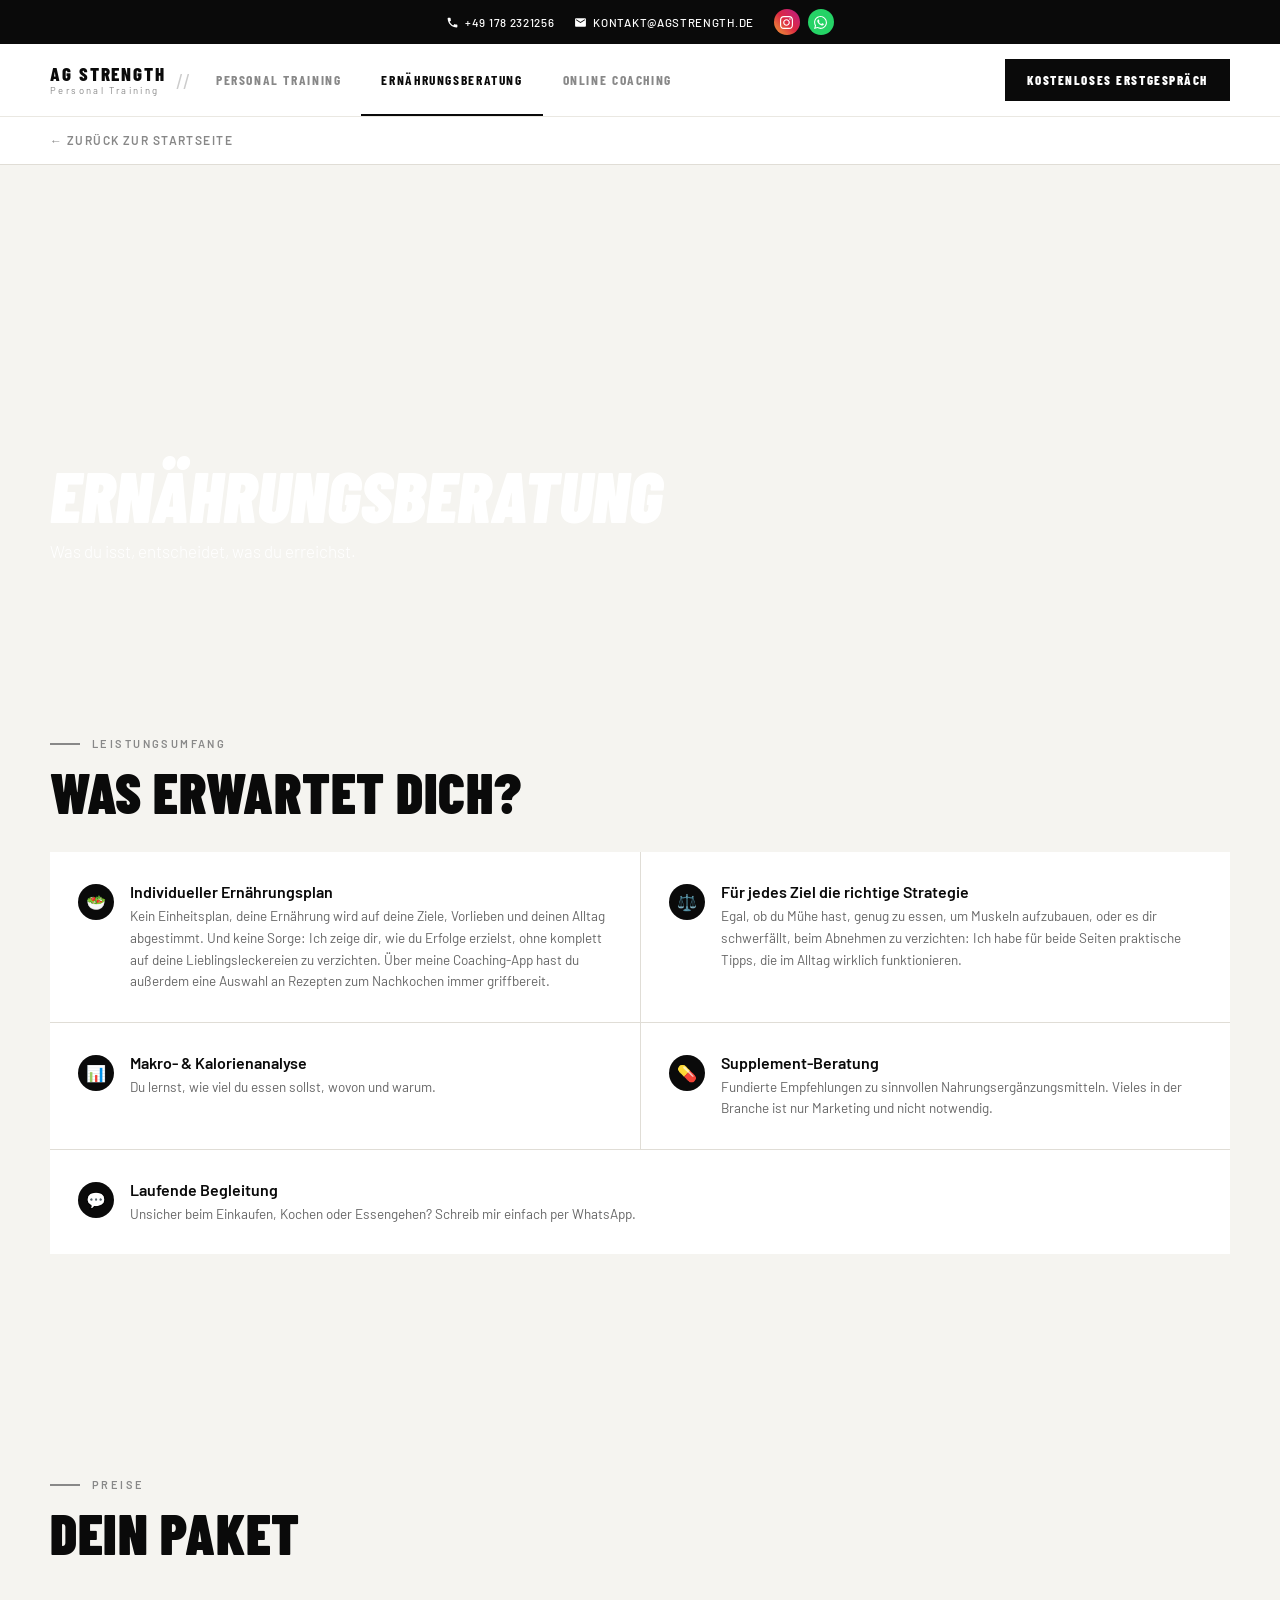
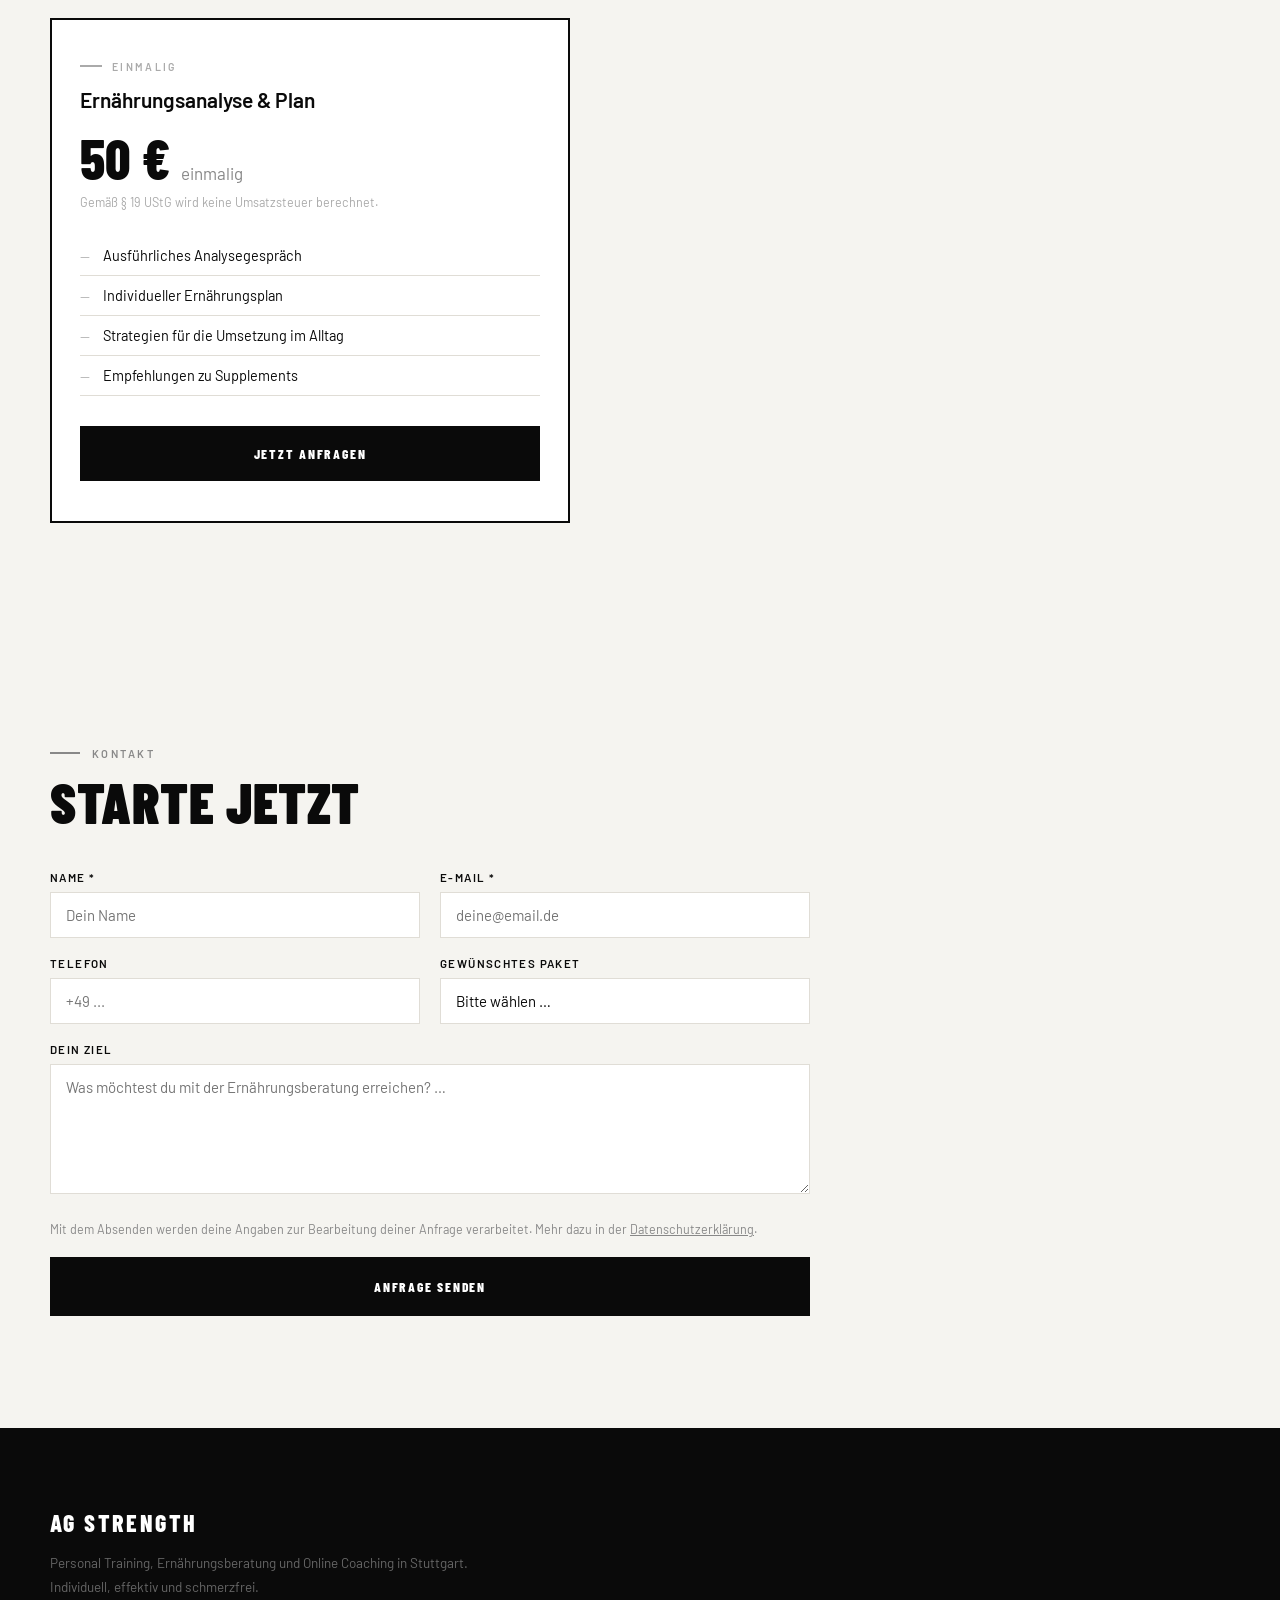
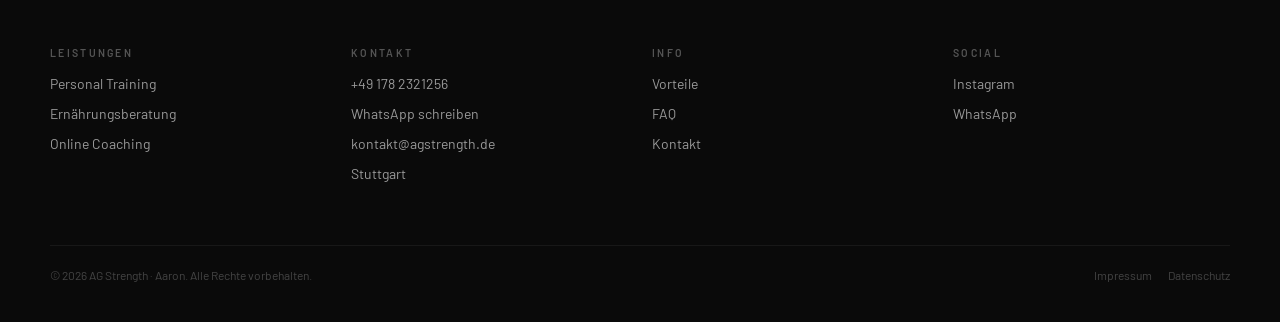
==== commit 4a7ff764: "Datenschutzerklärung ergänzen - Neue Seite datenschutz.html (GitHub Pages, lokale Schriften, Unsplas" ====
--- a/ernaehrungsberatung/index.html
+++ b/ernaehrungsberatung/index.html
@@ -144,19 +144,26 @@
     <div class="section-lbl">Kontakt</div>
     <div class="section-title">Starte jetzt</div>
     <form class="contact-form" onsubmit="handleSubmit(event)" novalidate>
+        <input type="hidden" name="access_key" value="2bad99c6-6e78-4601-b897-91cc962143d2">
+        <input type="hidden" name="subject" value="Neue Anfrage über agstrength.de (Ernährungsberatung)">
+        <input type="hidden" name="from_name" value="agstrength.de">
+        <input type="hidden" name="seite" value="Ernährungsberatung">
+        <input type="checkbox" name="botcheck" class="hp" tabindex="-1" autocomplete="off" aria-hidden="true">
         <div class="form-success">Vielen Dank! Ich melde mich so schnell wie möglich bei dir. 💪</div>
-        <div class="form-group"><label>Name *</label><input type="text" placeholder="Dein Name" required></div>
-        <div class="form-group"><label>E-Mail *</label><input type="email" placeholder="deine@email.de" required></div>
-        <div class="form-group"><label>Telefon</label><input type="tel" placeholder="+49 ..."></div>
+        <div class="form-error">Das hat leider nicht geklappt. Schreib mir bitte direkt per <a href="https://wa.me/491782321256" target="_blank" rel="noopener">WhatsApp</a> oder an <a href="mailto:kontakt@agstrength.de">kontakt@agstrength.de</a>.</div>
+        <div class="form-group"><label>Name *</label><input type="text" name="name" autocomplete="name" placeholder="Dein Name" required></div>
+        <div class="form-group"><label>E-Mail *</label><input type="email" name="email" autocomplete="email" placeholder="deine@email.de" required></div>
+        <div class="form-group"><label>Telefon</label><input type="tel" name="telefon" autocomplete="tel" placeholder="+49 ..."></div>
         <div class="form-group">
             <label>Gewünschtes Paket</label>
-            <select>
+            <select name="paket">
                 <option value="">Bitte wählen …</option>
                 <option>Ernährungsanalyse &amp; Plan (50 €)</option>
                 <option>Ich bin noch unsicher, bitte beraten</option>
             </select>
         </div>
-        <div class="form-group"><label>Dein Ziel</label><textarea placeholder="Was möchtest du mit der Ernährungsberatung erreichen? …"></textarea></div>
+        <div class="form-group"><label>Dein Ziel</label><textarea name="nachricht" placeholder="Was möchtest du mit der Ernährungsberatung erreichen? …"></textarea></div>
+        <p class="form-privacy">Mit dem Absenden werden deine Angaben zur Bearbeitung deiner Anfrage verarbeitet. Mehr dazu in der <a href="/datenschutz.html">Datenschutzerklärung</a>.</p>
         <button type="submit" class="form-submit">Anfrage senden</button>
     </form>
 </section>
@@ -193,7 +200,7 @@
     </div>
     <div class="footer-bottom">
         <p>© 2026 AG Strength · Aaron. Alle Rechte vorbehalten.</p>
-        <div class="footer-bottom-links"><a href="/impressum.html">Impressum</a><a href="#">Datenschutz</a></div>
+        <div class="footer-bottom-links"><a href="/impressum.html">Impressum</a><a href="/datenschutz.html">Datenschutz</a></div>
     </div>
 </footer>
 
--- a/css/style.css
+++ b/css/style.css
@@ -362,6 +362,12 @@
 }
 .form-submit:hover { background: transparent; color: var(--black); }
 .form-success { display: none; background: #eaffea; border: 1px solid #a3e6a3; padding: 16px 20px; margin-bottom: 20px; font-size: 14.5px; color: #2a6e2a; }
+.form-error { display: none; background: #fff0f0; border: 1px solid #f0b4b4; padding: 16px 20px; margin-bottom: 20px; font-size: 14.5px; color: #8a2a2a; line-height: 1.6; }
+.form-error a { color: inherit; text-decoration: underline; }
+.form-privacy { grid-column: 1 / -1; font-size: 12.5px; color: #888; line-height: 1.6; margin: 4px 0 18px; }
+.form-privacy a { color: inherit; text-decoration: underline; }
+.form-submit:disabled { opacity: .6; cursor: wait; }
+.contact-form .hp { position: absolute; left: -9999px; width: 1px; height: 1px; opacity: 0; }
 
 /* ── FOOTER ── */
 footer { background: var(--black); color: var(--white); padding: 64px 24px 36px; }
@@ -474,6 +480,7 @@
     .contact-sec { padding: 112px var(--gutter); }
     .contact-form { max-width: 760px; display: grid; grid-template-columns: 1fr 1fr; column-gap: 20px; }
     .contact-form .form-success,
+    .contact-form .form-error,
     .contact-form .form-group:last-of-type,
     .contact-form .form-submit { grid-column: 1 / -1; }
 
